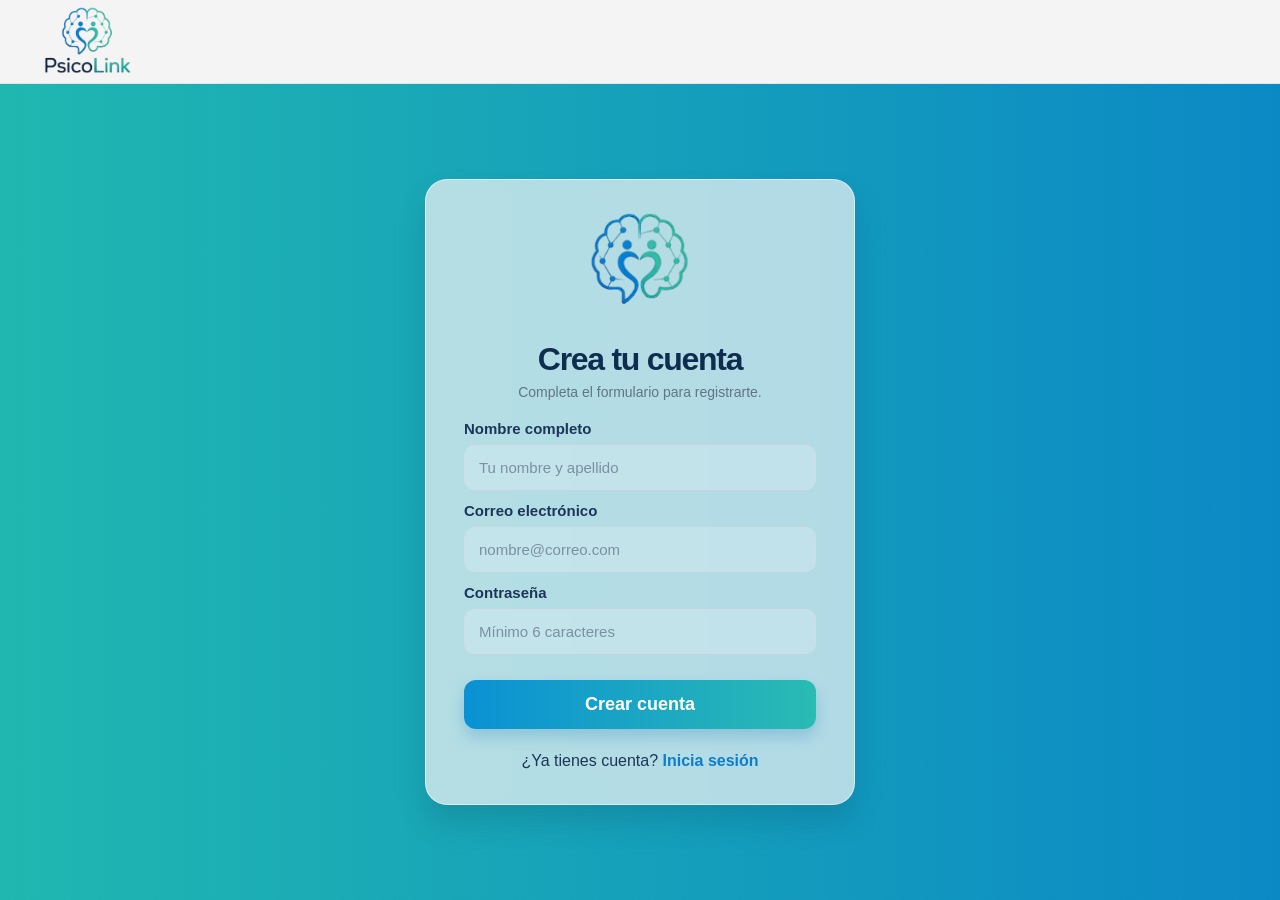
==== Proyecto/pages/registrarse.html @ 8dc3ba89 "Se creo el crud" ====
<!DOCTYPE html>
<html lang="es">
  <head>
    <meta charset="UTF-8" />
    <meta name="viewport" content="width=device-width, initial-scale=1.0" />
    <title>PsicoLink | Iniciar sesión</title>
    <link href="../style/styles.css" rel="stylesheet" type="text/css">
  </head>
  <body>
    <header class="topbar">
     <a href="#" class="brand" aria-label="PsicoLink">
    <img src="../img/logo.png" alt="PsicoLink" class="brand-logo" />
    </a>
    </header>

    <main class="hero">
      <section class="auth-card" aria-label="Inicio de sesión">
        <div class="card-brand">
        <img src="../img/logo2.png" alt="PsicoLink" class="brand-logo" />
        </div>

        <h1>Crea tu cuenta</h1>
        <p class="subtitle">Completa el formulario para registrarte.</p>

        <form>
            <div class="field">
            <label for="name">Nombre completo</label>
            <input id="name" type="text" placeholder="Tu nombre y apellido" />
          </div>


          <div class="field">
            <label for="email">Correo electrónico</label>
            <input id="email" type="email" placeholder="nombre@correo.com" />
          </div>

          <div class="field">
            <label for="password">Contraseña</label>
            <input id="password" type="password" placeholder="Mínimo 6 caracteres" />
          </div>

          <button type="submit" class="btn-login">Crear cuenta</button>
        </form>

        <div class="text-links">
          <div>¿Ya tienes cuenta? <a href="iniciar_sesion.html">Inicia sesión</a></div>
        </div>
      </section>
    </main>
  </body>
</html>
---- Proyecto/style/styles.css ----
:root {
        --page-bg: #dfe3e6;
        --header-bg: #f4f4f4;
        --header-text: #1f2b3d;
        --brand-1: #2bc4c4;
        --brand-2: #0c9dc4;
        --hero-start: #20b7b0;
        --hero-end: #0b89c5;
        --card-bg: rgba(233, 240, 243, 0.75);
        --card-border: rgba(255, 255, 255, 0.5);
        --input-bg: rgba(255, 255, 255, 0.25);
        --input-border: #d2dce2;
        --field-text: #1d3557;
        --muted: #607585;
        --btn-1: #0a91d4;
        --btn-2: #2abbb3;
        --link: #0d7ec9;
      }

      * {
        box-sizing: border-box;
      }

      html, body {
        margin: 0;
        min-height: 100%;
        height: 100%;
        font-family: "Nunito", "Segoe UI", Tahoma, sans-serif;
      }

      body {
        background: var(--page-bg);
        color: var(--header-text);
      }

      .topbar {
        height: 84px;
        background: var(--header-bg);
        border-bottom: 1px solid rgba(27, 46, 60, 0.08);
        display: flex;
        align-items: center;
        padding: 0 0 0 28px;
      }

      .brand {
        display: inline-flex;
        align-items: center;
        gap: 10px;
        color: #1f2b3d;
        font-weight: 700;
        font-size: 15px;
        text-decoration: none;
      }

      .brand-mark {
        width: 34px;
        height: 34px;
        border-radius: 50%;
        position: relative;
        border: 2px solid var(--brand-2);
        background: rgba(22, 191, 189, 0.08);
      }

      .brand-mark::before,
      .brand-mark::after {
        content: "";
        position: absolute;
        inset: 0;
        margin: auto;
        border-radius: 50%;
      }

      .brand-mark::before {
        width: 20px;
        height: 20px;
        border: 2px solid rgba(11, 137, 197, 0.8);
        border-top-color: transparent;
        border-left-color: transparent;
        transform: rotate(45deg);
        top: 4px;
      }

      .brand-mark::after {
        width: 14px;
        height: 14px;
        background: rgba(44, 197, 204, 0.18);
        border: 2px solid rgba(31, 123, 222, 0.8);
        top: 8px;
        left: 10px;
      }

      .hero {
        min-height: calc(100vh - 84px);
        background: linear-gradient(90deg, var(--hero-start) 0%, var(--hero-end) 100%);
        display: flex;
        align-items: center;
        justify-content: center;
        padding: 40px 24px;
      }

      .auth-card {
        width: min(100%, 430px);
        background: var(--card-bg);
        border: 1px solid var(--card-border);
        border-radius: 22px;
        box-shadow: 0 18px 28px rgba(12, 61, 82, 0.18);
        padding: 26px 38px 28px;
        backdrop-filter: blur(4px);
        -webkit-backdrop-filter: blur(4px);
      }

      .card-brand {
        display: flex;
        align-items: center;
        justify-content: center;
        gap: 10px;
        color: #0c3556;
        font-weight: 700;
        font-size: 18px;
        margin-bottom: 8px;
      }

      .card-brand .brand-mark {
        width: 28px;
        height: 28px;
        border-width: 2px;
      }

      h1 {
        margin: 18px 0 6px;
        text-align: center;
        color: #0f2d4e;
        font-size: clamp(2rem, 2.2vw, 2.6rem);
        line-height: 1.2;
        letter-spacing: -0.04em;
      }

      .subtitle {
        margin: 0 0 20px;
        text-align: center;
        color: var(--muted);
        font-size: 14px;
      }

      form {
        display: flex;
        flex-direction: column;
        gap: 12px;
      }

      .field {
        display: flex;
        flex-direction: column;
        gap: 8px;
      }

      label {
        color: var(--field-text);
        font-size: 15px;
        font-weight: 600;
      }

      input {
        width: 100%;
        border: 1px solid var(--input-border);
        border-radius: 10px;
        background: rgba(255, 255, 255, 0.2);
        padding: 13px 14px;
        color: var(--field-text);
        font-size: 15px;
        outline: none;
        transition: border-color 0.2s ease, box-shadow 0.2s ease;
      }

      input::placeholder {
        color: #7c8fa3;
      }

      input:focus {
        border-color: rgba(29, 122, 199, 0.8);
        box-shadow: 0 0 0 3px rgba(29, 122, 199, 0.08);
      }

      .btn-login {
        margin-top: 14px;
        width: 100%;
        background: linear-gradient(90deg, var(--btn-1) 0%, var(--btn-2) 100%);
        border: none;
        border-radius: 12px;
        padding: 14px 16px;
        color: white;
        font-weight: 700;
        font-size: 18px;
        cursor: pointer;
        box-shadow: 0 8px 15px rgba(10, 103, 173, 0.22);
        transition: transform 0.2s ease, box-shadow 0.2s ease;
      }

      .btn-login:hover {
        transform: translateY(-1px);
        box-shadow: 0 10px 18px rgba(10, 103, 173, 0.28);
      }

      .text-links {
        margin-top: 18px;
        text-align: center;
        color: var(--field-text);
        font-size: 16px;
        line-height: 1.8;
      }

      .text-links a {
        color: var(--link);
        font-weight: 700;
        text-decoration: none;
      }

      .text-links a:hover {
        text-decoration: underline;
      }

      @media (max-width: 520px) {
        .topbar {
          padding-left: 18px;
        }

        .auth-card {
          padding: 24px 22px 26px;
          border-radius: 18px;
        }

        h1 {
          font-size: 1.9rem;
        }
      }

      .brand-logo {
  height: 80px;      
  width: auto;       
  display: block;
}

.card-brand .brand-logo {
  height: 100px;
  margin: 0 auto 16px;
}
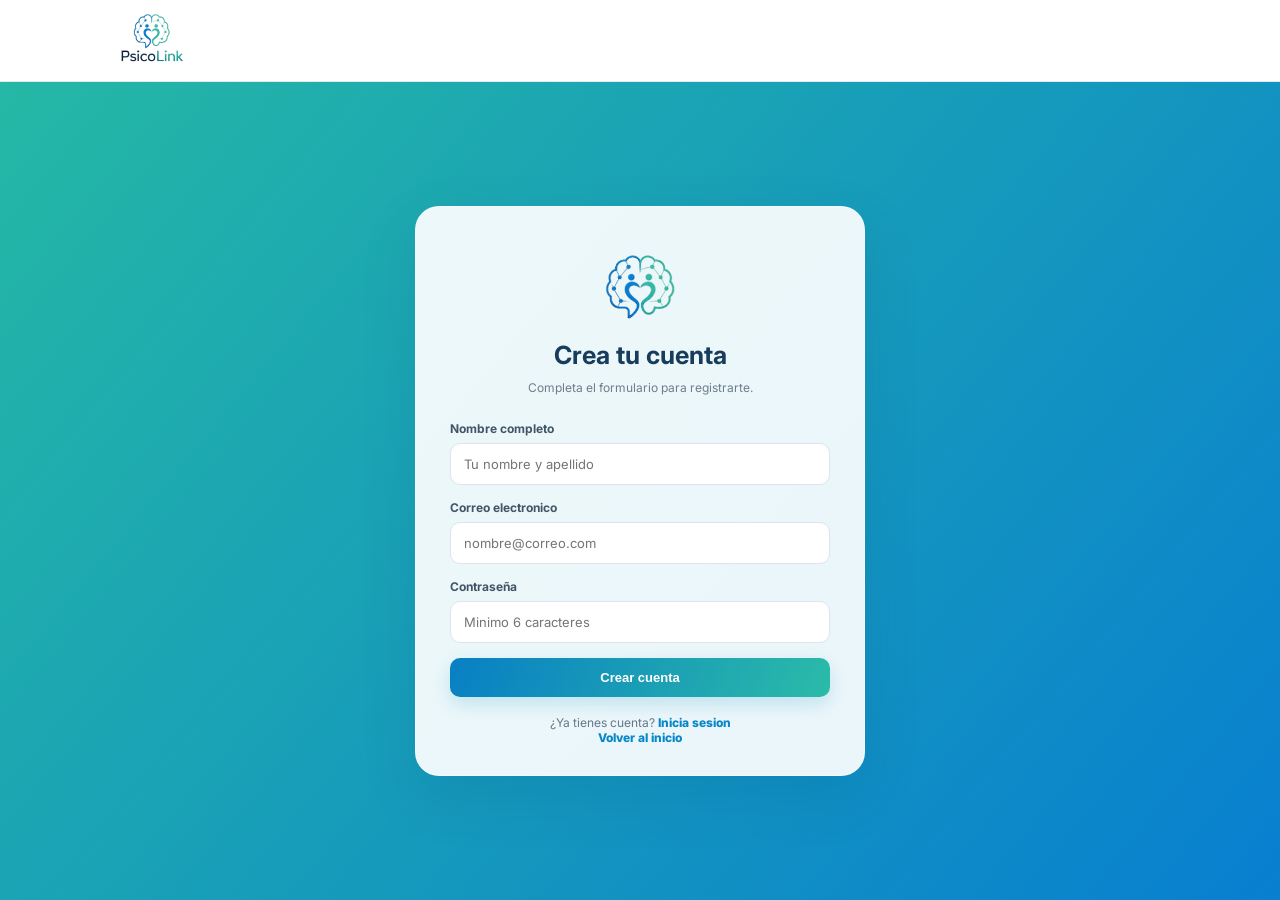
==== commit 55d9659c: "Se realizo correcion index" ====
--- a/Proyecto/pages/registrarse.html
+++ b/Proyecto/pages/registrarse.html
@@ -1,51 +1,57 @@
 <!DOCTYPE html>
 <html lang="es">
-  <head>
-    <meta charset="UTF-8" />
-    <meta name="viewport" content="width=device-width, initial-scale=1.0" />
-    <title>PsicoLink | Iniciar sesión</title>
-    <link href="../style/styles.css" rel="stylesheet" type="text/css">
-  </head>
-  <body>
-    <header class="topbar">
-     <a href="#" class="brand" aria-label="PsicoLink">
-    <img src="../img/logo.png" alt="PsicoLink" class="brand-logo" />
+
+<head>
+  <meta charset="UTF-8" />
+  <meta name="viewport" content="width=device-width, initial-scale=1.0" />
+  <title>PsicoLink | Iniciar sesión</title>
+  <link href="../style/styles.css" rel="stylesheet" type="text/css">
+</head>
+
+<body>
+  <header class="public-header">
+    <a href="index.html" class="brand" aria-label="PsicoLink">
+      <img src="../img/logo.png" alt="PsicoLink">
     </a>
-    </header>
+  </header>
+<!-- Incluir
+    fecha de nacimiento 
+    genero
+    telefono 
+-->
+  <main class="auth-shell">
+    <section class="auth-card" aria-label="Crear cuenta">
+      <img src="../img/logo2.png" alt="PsicoLink" class="auth-logo">
+      <h1>Crea tu cuenta</h1>
+      <p class="auth-subtitle">Completa el formulario para registrarte.</p>
 
-    <main class="hero">
-      <section class="auth-card" aria-label="Inicio de sesión">
-        <div class="card-brand">
-        <img src="../img/logo2.png" alt="PsicoLink" class="brand-logo" />
+      <form action="iniciar_sesion.html" method="post">
+        <div class="form-group">
+          <label for="name">Nombre completo</label>
+          <input class="form-control" id="name" name="name" type="text" placeholder="Tu nombre y apellido" minlength="3"
+            required>
         </div>
 
-        <h1>Crea tu cuenta</h1>
-        <p class="subtitle">Completa el formulario para registrarte.</p>
+        <div class="form-group">
+          <label for="email">Correo electronico</label>
+          <input class="form-control" id="email" name="email" type="email" placeholder="nombre@correo.com" required>
+        </div>
 
-        <form>
-            <div class="field">
-            <label for="name">Nombre completo</label>
-            <input id="name" type="text" placeholder="Tu nombre y apellido" />
-          </div>
+        <div class="form-group">
+          <label for="password">Contraseña</label>
+          <input class="form-control" id="password" name="password" type="password" placeholder="Minimo 6 caracteres"
+            minlength="6" required>
+        </div>
 
+        <button type="submit" class="btn btn-primary btn-block">Crear cuenta</button>
+      </form>
 
-          <div class="field">
-            <label for="email">Correo electrónico</label>
-            <input id="email" type="email" placeholder="nombre@correo.com" />
-          </div>
+      <p class="auth-bottom">
+        ¿Ya tienes cuenta? <a class="link-btn" href="Iniciar_sesion.html">Inicia sesion</a><br>
+        <a class="link-btn" href="index.html">Volver al inicio</a>
+      </p>
+    </section>
+  </main>
+</body>
 
-          <div class="field">
-            <label for="password">Contraseña</label>
-            <input id="password" type="password" placeholder="Mínimo 6 caracteres" />
-          </div>
-
-          <button type="submit" class="btn-login">Crear cuenta</button>
-        </form>
-
-        <div class="text-links">
-          <div>¿Ya tienes cuenta? <a href="iniciar_sesion.html">Inicia sesión</a></div>
-        </div>
-      </section>
-    </main>
-  </body>
-</html>
+</html>
--- a/Proyecto/style/styles.css
+++ b/Proyecto/style/styles.css
@@ -1,248 +1,232 @@
+@import url("https://fonts.googleapis.com/css2?family=Inter:wght@400;600;700;800&display=swap");
+
 :root {
-        --page-bg: #dfe3e6;
-        --header-bg: #f4f4f4;
-        --header-text: #1f2b3d;
-        --brand-1: #2bc4c4;
-        --brand-2: #0c9dc4;
-        --hero-start: #20b7b0;
-        --hero-end: #0b89c5;
-        --card-bg: rgba(233, 240, 243, 0.75);
-        --card-border: rgba(255, 255, 255, 0.5);
-        --input-bg: rgba(255, 255, 255, 0.25);
-        --input-border: #d2dce2;
-        --field-text: #1d3557;
-        --muted: #607585;
-        --btn-1: #0a91d4;
-        --btn-2: #2abbb3;
-        --link: #0d7ec9;
-      }
-
-      * {
-        box-sizing: border-box;
-      }
-
-      html, body {
-        margin: 0;
-        min-height: 100%;
-        height: 100%;
-        font-family: "Nunito", "Segoe UI", Tahoma, sans-serif;
-      }
-
-      body {
-        background: var(--page-bg);
-        color: var(--header-text);
-      }
-
-      .topbar {
-        height: 84px;
-        background: var(--header-bg);
-        border-bottom: 1px solid rgba(27, 46, 60, 0.08);
-        display: flex;
-        align-items: center;
-        padding: 0 0 0 28px;
-      }
-
-      .brand {
-        display: inline-flex;
-        align-items: center;
-        gap: 10px;
-        color: #1f2b3d;
-        font-weight: 700;
-        font-size: 15px;
-        text-decoration: none;
-      }
-
-      .brand-mark {
-        width: 34px;
-        height: 34px;
-        border-radius: 50%;
-        position: relative;
-        border: 2px solid var(--brand-2);
-        background: rgba(22, 191, 189, 0.08);
-      }
-
-      .brand-mark::before,
-      .brand-mark::after {
-        content: "";
-        position: absolute;
-        inset: 0;
-        margin: auto;
-        border-radius: 50%;
-      }
-
-      .brand-mark::before {
-        width: 20px;
-        height: 20px;
-        border: 2px solid rgba(11, 137, 197, 0.8);
-        border-top-color: transparent;
-        border-left-color: transparent;
-        transform: rotate(45deg);
-        top: 4px;
-      }
-
-      .brand-mark::after {
-        width: 14px;
-        height: 14px;
-        background: rgba(44, 197, 204, 0.18);
-        border: 2px solid rgba(31, 123, 222, 0.8);
-        top: 8px;
-        left: 10px;
-      }
-
-      .hero {
-        min-height: calc(100vh - 84px);
-        background: linear-gradient(90deg, var(--hero-start) 0%, var(--hero-end) 100%);
-        display: flex;
-        align-items: center;
-        justify-content: center;
-        padding: 40px 24px;
-      }
-
-      .auth-card {
-        width: min(100%, 430px);
-        background: var(--card-bg);
-        border: 1px solid var(--card-border);
-        border-radius: 22px;
-        box-shadow: 0 18px 28px rgba(12, 61, 82, 0.18);
-        padding: 26px 38px 28px;
-        backdrop-filter: blur(4px);
-        -webkit-backdrop-filter: blur(4px);
-      }
-
-      .card-brand {
-        display: flex;
-        align-items: center;
-        justify-content: center;
-        gap: 10px;
-        color: #0c3556;
-        font-weight: 700;
-        font-size: 18px;
-        margin-bottom: 8px;
-      }
-
-      .card-brand .brand-mark {
-        width: 28px;
-        height: 28px;
-        border-width: 2px;
-      }
-
-      h1 {
-        margin: 18px 0 6px;
-        text-align: center;
-        color: #0f2d4e;
-        font-size: clamp(2rem, 2.2vw, 2.6rem);
-        line-height: 1.2;
-        letter-spacing: -0.04em;
-      }
-
-      .subtitle {
-        margin: 0 0 20px;
-        text-align: center;
-        color: var(--muted);
-        font-size: 14px;
-      }
-
-      form {
-        display: flex;
-        flex-direction: column;
-        gap: 12px;
-      }
-
-      .field {
-        display: flex;
-        flex-direction: column;
-        gap: 8px;
-      }
-
-      label {
-        color: var(--field-text);
-        font-size: 15px;
-        font-weight: 600;
-      }
-
-      input {
-        width: 100%;
-        border: 1px solid var(--input-border);
-        border-radius: 10px;
-        background: rgba(255, 255, 255, 0.2);
-        padding: 13px 14px;
-        color: var(--field-text);
-        font-size: 15px;
-        outline: none;
-        transition: border-color 0.2s ease, box-shadow 0.2s ease;
-      }
-
-      input::placeholder {
-        color: #7c8fa3;
-      }
-
-      input:focus {
-        border-color: rgba(29, 122, 199, 0.8);
-        box-shadow: 0 0 0 3px rgba(29, 122, 199, 0.08);
-      }
-
-      .btn-login {
-        margin-top: 14px;
-        width: 100%;
-        background: linear-gradient(90deg, var(--btn-1) 0%, var(--btn-2) 100%);
-        border: none;
-        border-radius: 12px;
-        padding: 14px 16px;
-        color: white;
-        font-weight: 700;
-        font-size: 18px;
-        cursor: pointer;
-        box-shadow: 0 8px 15px rgba(10, 103, 173, 0.22);
-        transition: transform 0.2s ease, box-shadow 0.2s ease;
-      }
-
-      .btn-login:hover {
-        transform: translateY(-1px);
-        box-shadow: 0 10px 18px rgba(10, 103, 173, 0.28);
-      }
-
-      .text-links {
-        margin-top: 18px;
-        text-align: center;
-        color: var(--field-text);
-        font-size: 16px;
-        line-height: 1.8;
-      }
-
-      .text-links a {
-        color: var(--link);
-        font-weight: 700;
-        text-decoration: none;
-      }
-
-      .text-links a:hover {
-        text-decoration: underline;
-      }
-
-      @media (max-width: 520px) {
-        .topbar {
-          padding-left: 18px;
-        }
-
-        .auth-card {
-          padding: 24px 22px 26px;
-          border-radius: 18px;
-        }
-
-        h1 {
-          font-size: 1.9rem;
-        }
-      }
-
-      .brand-logo {
-  height: 80px;      
-  width: auto;       
+  --blue: #087fc4;
+  --dark: #10345c;
+  --teal: #2bbba8;
+  --ink: #1c2c40;
+  --muted: #718096;
+  --line: #e3ebf1;
+  --bg: #f5f8fb;
+  --white: #fff;
+}
+
+* { box-sizing: border-box; }
+html { scroll-behavior: smooth; }
+body {
+  margin: 0;
+  color: var(--ink);
+  background: var(--bg);
+  font-family: Inter, "Segoe UI", sans-serif;
+}
+img { max-width: 100%; }
+a { color: inherit; }
+
+.public-header {
+  height: 82px;
+  padding: 12px clamp(18px, 6vw, 90px);
+  display: flex;
+  align-items: center;
+  justify-content: space-between;
+  background: var(--white);
+  border-bottom: 1px solid var(--line);
+}
+.brand img { width: 150px; height: 58px; object-fit: contain; }
+.public-nav { display: flex; align-items: center; gap: 24px; }
+.public-nav a { text-decoration: none; font-size: 13px; font-weight: 600; }
+
+.btn {
+  border: 0;
+  border-radius: 10px;
+  padding: 12px 18px;
+  display: inline-block;
+  font-weight: 700;
+  font-size: 13px;
+  text-align: center;
+  text-decoration: none;
+  cursor: pointer;
+}
+.btn-primary {
+  color: var(--white);
+  background: linear-gradient(110deg, var(--blue), var(--teal));
+  box-shadow: 0 7px 18px #0b91bd30;
+}
+.btn-outline { color: var(--blue); background: var(--white); border: 1px solid #c8dce8; }
+.btn-soft { color: var(--blue); background: #e8f6fb; }
+.btn-block { width: 100%; }
+
+.hero {
+  min-height: 470px;
+  padding: 70px clamp(18px, 8vw, 120px) 58px;
+  display: grid;
+  grid-template-columns: 1.05fr .95fr;
+  align-items: center;
+  gap: 35px;
+  background: linear-gradient(120deg, #effbfa, #edf6ff 58%, #e4f7f4);
+}
+.eyebrow {
+  color: #1599a9;
+  font-size: 11px;
+  font-weight: 800;
+  letter-spacing: 1.8px;
+  text-transform: uppercase;
+}
+.hero h1 {
+  margin: 16px 0;
+  color: var(--dark);
+  font-size: clamp(36px, 4.8vw, 60px);
+  line-height: 1.08;
+  letter-spacing: -2.4px;
+}
+.hero h1 em { color: #20aa9e; font-style: normal; }
+.hero p { max-width: 510px; color: #627587; font-size: 15px; line-height: 1.8; }
+.hero-actions { display: flex; flex-wrap: wrap; gap: 12px; margin-top: 26px; }
+.hero-art { min-height: 320px; display: grid; place-items: center; position: relative; }
+.hero-logo-wrap {
+  width: min(350px, 90%);
+  height: 300px;
+  display: grid;
+  place-items: center;
+  background: #ffffffbd;
+  border: 1px solid #fff;
+  border-radius: 35px;
+  box-shadow: 0 30px 70px #2b90ad20;
+}
+.hero-logo-wrap img { width: 240px; height: 240px; object-fit: contain; }
+.float-tag {
+  position: absolute;
+  z-index: 2;
+  padding: 12px 15px;
+  border-radius: 14px;
+  background: var(--white);
+  box-shadow: 0 12px 35px rgba(21,57,88,.08);
+  font-size: 11px;
+  font-weight: 700;
+}
+.tag-one { top: 28px; left: 0; }
+.tag-two { right: 0; bottom: 26px; }
+.float-dot {
+  width: 8px;
+  height: 8px;
+  margin-right: 7px;
+  display: inline-block;
+  border-radius: 50%;
+  background: #2fbd91;
+}
+
+.section { padding: 64px clamp(18px, 8vw, 120px); }
+.section-heading { max-width: 650px; margin: 0 auto 35px; text-align: center; }
+.section-heading h2 { margin: 10px 0; color: var(--dark); font-size: clamp(25px, 3vw, 36px); }
+.section-heading p { color: var(--muted); font-size: 14px; line-height: 1.7; }
+.feature-grid { display: grid; grid-template-columns: repeat(3, 1fr); gap: 18px; }
+.feature-card {
+  padding: 25px;
+  background: var(--white);
+  border: 1px solid var(--line);
+  border-radius: 18px;
+  box-shadow: 0 5px 20px #17395c05;
+}
+.feature-icon {
+  width: 48px;
+  height: 48px;
+  margin-bottom: 18px;
+  display: grid;
+  place-items: center;
+  border-radius: 14px;
+  background: #e4f5ff;
+  color: var(--blue);
+  font-weight: 800;
+}
+.feature-card h3 { margin: 0 0 9px; font-size: 16px; }
+.feature-card p { margin: 0; color: var(--muted); font-size: 12px; line-height: 1.75; }
+
+.cta-band {
+  margin: 0 clamp(18px, 8vw, 120px) 65px;
+  padding: 32px 36px;
+  display: flex;
+  align-items: center;
+  justify-content: space-between;
+  gap: 20px;
+  color: var(--white);
+  border-radius: 20px;
+  background: linear-gradient(110deg, var(--blue), var(--teal));
+}
+.cta-band h2 { margin: 0 0 7px; font-size: 24px; }
+.cta-band p { margin: 0; font-size: 12px; }
+.cta-band .btn { color: var(--dark); background: var(--white); white-space: nowrap; }
+
+.public-footer {
+  padding: 22px clamp(18px, 6vw, 90px);
+  display: flex;
+  align-items: center;
+  justify-content: space-between;
+  gap: 20px;
+  background: var(--white);
+  border-top: 1px solid var(--line);
+  color: #8491a0;
+  font-size: 10px;
+}
+.footer-brand { display: flex; align-items: center; gap: 12px; }
+.footer-brand img { width: 92px; height: 42px; object-fit: contain; }
+
+.auth-shell {
+  min-height: calc(100vh - 82px);
+  padding: 42px 18px;
+  display: grid;
+  place-items: center;
+  background: linear-gradient(130deg, #25b8a5, #087fd0);
+}
+.auth-card {
+  width: min(100%, 450px);
+  padding: 30px 34px;
+  background: #ffffffea;
+  border: 1px solid #ffffff99;
+  border-radius: 24px;
+  box-shadow: 0 20px 55px #00466d20;
+}
+.auth-logo {
+  width: 135px;
+  height: 95px;
+  margin: 0 auto 8px;
   display: block;
-}
-
-.card-brand .brand-logo {
-  height: 100px;
-  margin: 0 auto 16px;
-}
-
-   +  object-fit: contain;
+}
+.auth-card h1 { margin: 5px 0 8px; color: #183c5b; font-size: 25px; text-align: center; }
+.auth-subtitle { margin: 0 0 23px; color: #6d7d8b; font-size: 12px; line-height: 1.6; text-align: center; }
+.form-group { margin-bottom: 15px; }
+.form-group label { margin-bottom: 7px; display: block; color: #415568; font-size: 12px; font-weight: 700; }
+.form-control {
+  width: 100%;
+  padding: 12px 13px;
+  border: 1px solid #dce5eb;
+  border-radius: 10px;
+  outline: 0;
+  color: var(--ink);
+  background: var(--white);
+  font: inherit;
+  font-size: 13px;
+}
+.form-control:focus { border-color: #2baec0; box-shadow: 0 0 0 3px #2baec01a; }
+.auth-bottom { margin: 18px 0 0; color: #657788; font-size: 12px; text-align: center; }
+.link-btn { color: #0787c8; font-weight: 800; text-decoration: none; }
+
+@media (max-width: 760px) {
+  .public-header { height: 70px; padding: 8px 16px; }
+  .brand img { width: 130px; height: 50px; }
+  .public-nav { gap: 8px; }
+  .public-nav > a:first-child, .public-nav > a:nth-child(2) { display: none; }
+  .public-nav .btn { padding: 9px 10px; font-size: 11px; }
+  .hero { grid-template-columns: 1fr; min-height: auto; padding: 45px 22px 35px; }
+  .hero h1 { font-size: 38px; }
+  .hero-art { min-height: 230px; }
+  .hero-logo-wrap { width: 270px; height: 210px; }
+  .hero-logo-wrap img { width: 190px; height: 190px; }
+  .tag-one { left: 0; }
+  .tag-two { right: 0; }
+  .section { padding: 45px 20px; }
+  .feature-grid { grid-template-columns: 1fr; }
+  .cta-band { margin: 0 18px 40px; padding: 25px; align-items: flex-start; flex-direction: column; }
+  .public-footer { align-items: flex-start; flex-direction: column; }
+  .auth-shell { min-height: calc(100vh - 70px); padding: 25px 14px; }
+  .auth-card { padding: 25px 20px; }
+}
